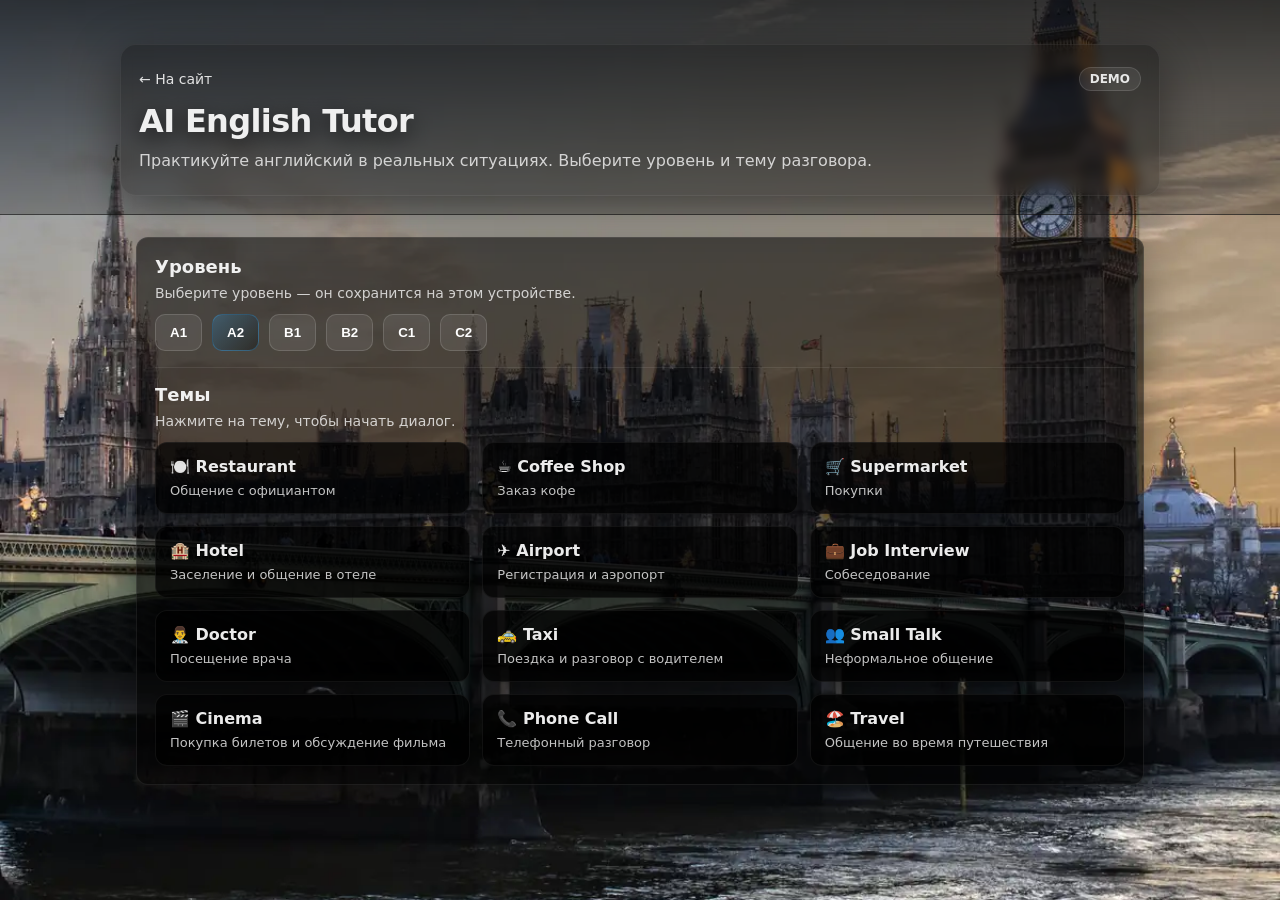
==== tutor/index.html @ 31bdec74 "add articles and AI English Tutor frontend" ====
<!DOCTYPE html>
<html lang="ru">
<head>
  <meta charset="UTF-8" />
  <meta name="viewport" content="width=device-width, initial-scale=1.0" />
  <title>AI English Tutor — Anna English AI</title>
  <meta name="description" content="Практикуйте разговорный английский в реальных ситуациях: выберите уровень и тему, начните диалог. Демо-версия без подключения AI." />
  <link rel="canonical" href="https://anna.korobkovhub.ru/tutor/" />
  <link rel="stylesheet" href="/tutor/tutor.css" />
</head>
<body>
  <header class="tutor-hero">
    <div class="tutor-hero__inner">
      <div class="tutor-hero__top">
        <a class="tutor-link" href="/">← На сайт</a>
        <span class="tutor-badge">DEMO</span>
      </div>

      <h1 class="tutor-title">AI English Tutor</h1>
      <p class="tutor-subtitle">Практикуйте английский в реальных ситуациях. Выберите уровень и тему разговора.</p>
    </div>
  </header>

  <main class="tutor-wrap">
    <section id="view-home" class="tutor-section">
      <div class="tutor-section__header">
        <h2 class="tutor-h2">Уровень</h2>
        <p class="tutor-muted">Выберите уровень — он сохранится на этом устройстве.</p>
      </div>
      <div id="levelPicker" class="tutor-levels" aria-label="Выбор уровня"></div>

      <div class="tutor-divider"></div>

      <div class="tutor-section__header">
        <h2 class="tutor-h2">Темы</h2>
        <p class="tutor-muted">Нажмите на тему, чтобы начать диалог.</p>
      </div>
      <div id="topicGrid" class="tutor-topics" aria-label="Список тем"></div>
    </section>

    <section id="view-chat" class="tutor-section" hidden>
      <div class="tutor-chatbar">
        <button id="backBtn" class="tutor-btn tutor-btn--ghost" type="button">← Назад</button>
        <div class="tutor-chatbar__meta">
          <div id="chatTitle" class="tutor-chatbar__title"></div>
          <div class="tutor-chatbar__sub">
            <span id="chatLevel" class="tutor-chip"></span>
          </div>
        </div>
        <button id="restartBtn" class="tutor-btn tutor-btn--ghost" type="button">Начать сначала</button>
      </div>

      <div class="tutor-split">
        <div class="tutor-chat">
          <div id="chatMessages" class="tutor-messages" aria-live="polite"></div>

          <div class="tutor-input">
            <textarea id="chatInput" class="tutor-textarea" rows="2" placeholder="Напишите сообщение…"></textarea>
            <button id="micBtn" class="tutor-iconbtn" type="button" aria-label="Голосовой ввод">🎤</button>
            <button id="sendBtn" class="tutor-btn" type="button">Send</button>
          </div>
          <div class="tutor-hint">Голосовой ввод будет подключён на следующем этапе.</div>
        </div>

        <aside class="tutor-panel" aria-label="Панель разбора">
          <div class="tutor-panel__header">
            <div class="tutor-panel__title">
              <span>Разбор ответа</span>
              <span class="tutor-badge tutor-badge--small">DEMO</span>
            </div>

            <div class="tutor-controls">
              <div class="tutor-control">
                <span class="tutor-control__label">Язык</span>
                <div class="tutor-toggle">
                  <button id="langRu" class="tutor-toggle__btn" type="button">RU</button>
                  <button id="langEn" class="tutor-toggle__btn" type="button">EN</button>
                </div>
              </div>

              <div class="tutor-control">
                <span class="tutor-control__label">Строгость</span>
                <div class="tutor-toggle">
                  <button id="strictFriendly" class="tutor-toggle__btn" type="button">Friendly</button>
                  <button id="strictNormal" class="tutor-toggle__btn" type="button">Normal</button>
                  <button id="strictStrict" class="tutor-toggle__btn" type="button">Strict</button>
                </div>
              </div>
            </div>
          </div>

          <div id="analysisContent" class="tutor-panel__content"></div>
        </aside>
      </div>
    </section>
  </main>

  <div id="toast" class="tutor-toast" role="status" aria-live="polite" hidden></div>

  <script src="/tutor/tutor.js"></script>
</body>
</html>
---- tutor/tutor.css ----
:root{
  --bg: rgba(0,0,0,0.58);
  --bg2: rgba(0,0,0,0.72);
  --border: rgba(255,255,255,0.08);
  --text: rgba(255,255,255,0.92);
  --muted: rgba(255,255,255,0.76);
  --accent: #3498db;
  --accent2: #2c80b4;
  --shadow: 0 12px 50px rgba(0,0,0,0.45);
}

*{ box-sizing: border-box; }

body{
  margin: 0;
  font-family: system-ui, -apple-system, Segoe UI, Arial, sans-serif;
  color: var(--text);
  background-image: url("/images/London.webp");
  background-repeat: no-repeat;
  background-position: center center;
  background-attachment: fixed;
  background-size: cover;
  background-color: #070a0f;
}

.tutor-hero{
  padding: 44px 16px 18px;
  background: linear-gradient(180deg, rgba(0,0,0,0.70), rgba(0,0,0,0.25));
  border-bottom: 1px solid rgba(255,255,255,0.06);
}

.tutor-hero__inner{
  max-width: 1040px;
  margin: 0 auto;
  background: rgba(0,0,0,0.28);
  border: 1px solid rgba(255,255,255,0.06);
  border-radius: 16px;
  padding: 22px 18px;
  box-shadow: var(--shadow);
  backdrop-filter: blur(6px);
}

.tutor-hero__top{
  display: flex;
  justify-content: space-between;
  align-items: center;
  gap: 12px;
}

.tutor-link{
  color: rgba(255,255,255,0.85);
  text-decoration: none;
  font-size: 14px;
}
.tutor-link:hover{ color: #fff; }

.tutor-title{
  margin: 12px 0 8px;
  font-size: 32px;
  line-height: 1.15;
  letter-spacing: -0.02em;
  text-shadow: 0 6px 22px rgba(0,0,0,0.75);
}

.tutor-subtitle{
  margin: 0;
  color: var(--muted);
  line-height: 1.6;
}

.tutor-wrap{
  max-width: 1040px;
  margin: 0 auto;
  padding: 22px 16px 64px;
}

.tutor-section{
  background: var(--bg);
  border: 1px solid var(--border);
  border-radius: 12px;
  padding: 18px;
  box-shadow: 0 10px 40px rgba(0,0,0,0.35);
}

.tutor-section__header{
  text-align: left;
  margin-bottom: 10px;
}

.tutor-h2{
  margin: 0 0 6px;
  font-size: 18px;
}

.tutor-muted{
  margin: 0;
  color: var(--muted);
  font-size: 14px;
  line-height: 1.5;
}

.tutor-divider{
  height: 1px;
  background: rgba(255,255,255,0.08);
  margin: 16px 0;
}

.tutor-levels{
  display: flex;
  flex-wrap: wrap;
  gap: 10px;
  justify-content: flex-start;
}

.tutor-topics{
  display: grid;
  grid-template-columns: repeat(3, minmax(0, 1fr));
  gap: 12px;
}

.tutor-card{
  text-align: left;
  background: var(--bg2);
  border: 1px solid rgba(255,255,255,0.06);
  border-radius: 12px;
  padding: 14px 14px 12px;
  cursor: pointer;
  transition: transform 0.18s ease, border-color 0.18s ease;
}
.tutor-card:hover{
  transform: translateY(-2px);
  border-color: rgba(255,255,255,0.12);
}

.tutor-card__title{
  display: flex;
  align-items: center;
  gap: 8px;
  font-weight: 800;
  margin: 0 0 6px;
}

.tutor-card__desc{
  margin: 0;
  color: var(--muted);
  font-size: 13px;
  line-height: 1.45;
}

.tutor-badge{
  display: inline-flex;
  align-items: center;
  gap: 6px;
  padding: 4px 10px;
  border-radius: 999px;
  background: rgba(255,255,255,0.08);
  border: 1px solid rgba(255,255,255,0.12);
  color: rgba(255,255,255,0.88);
  font-weight: 700;
  font-size: 12px;
}
.tutor-badge--small{
  padding: 3px 8px;
  font-size: 11px;
}

.tutor-btn{
  display: inline-flex;
  align-items: center;
  justify-content: center;
  padding: 10px 14px;
  border-radius: 10px;
  border: none;
  cursor: pointer;
  font-weight: 800;
  background: linear-gradient(135deg, var(--accent), var(--accent2));
  color: #fff;
  text-decoration: none;
  transition: filter 0.18s ease, transform 0.18s ease;
}
.tutor-btn:hover{
  filter: brightness(1.05);
  transform: translateY(-1px);
}

.tutor-btn--ghost{
  background: rgba(255,255,255,0.08);
  border: 1px solid rgba(255,255,255,0.14);
  font-weight: 700;
}
.tutor-btn--ghost:hover{
  transform: translateY(-1px);
  filter: none;
}

.tutor-btn--active{
  background: linear-gradient(135deg, rgba(52,152,219,0.28), rgba(0,0,0,0.35));
  border: 1px solid rgba(52,152,219,0.35);
}

.tutor-chatbar{
  display: grid;
  grid-template-columns: auto 1fr auto;
  gap: 12px;
  align-items: center;
  margin-bottom: 14px;
}

.tutor-chatbar__meta{
  text-align: left;
  min-width: 0;
}

.tutor-chatbar__title{
  font-weight: 900;
  font-size: 16px;
  white-space: nowrap;
  overflow: hidden;
  text-overflow: ellipsis;
}

.tutor-chatbar__sub{
  margin-top: 4px;
}

.tutor-chip{
  display: inline-flex;
  padding: 4px 10px;
  border-radius: 999px;
  background: rgba(0,0,0,0.32);
  border: 1px solid rgba(255,255,255,0.10);
  color: rgba(255,255,255,0.86);
  font-size: 12px;
  font-weight: 800;
}

.tutor-split{
  display: grid;
  grid-template-columns: 65fr 35fr;
  gap: 12px;
  align-items: start;
}

.tutor-chat{
  background: rgba(0,0,0,0.25);
  border: 1px solid rgba(255,255,255,0.06);
  border-radius: 12px;
  overflow: hidden;
}

.tutor-messages{
  height: 420px;
  overflow: auto;
  padding: 14px;
}

.tutor-msg{
  max-width: 92%;
  padding: 10px 12px;
  border-radius: 12px;
  margin: 10px 0;
  border: 1px solid rgba(255,255,255,0.08);
  background: rgba(0,0,0,0.40);
}

.tutor-msg--ai{
  margin-right: auto;
  background: rgba(0,0,0,0.42);
}

.tutor-msg--user{
  margin-left: auto;
  background: rgba(52,152,219,0.14);
  border-color: rgba(52,152,219,0.22);
}

.tutor-msg__role{
  font-size: 11px;
  font-weight: 800;
  color: rgba(255,255,255,0.70);
  margin-bottom: 6px;
}

.tutor-msg__text{
  white-space: pre-wrap;
  line-height: 1.5;
  color: rgba(255,255,255,0.90);
}

.tutor-input{
  display: grid;
  grid-template-columns: 1fr auto auto;
  gap: 10px;
  padding: 12px;
  border-top: 1px solid rgba(255,255,255,0.06);
  background: rgba(0,0,0,0.38);
}

.tutor-textarea{
  resize: none;
  width: 100%;
  padding: 10px 10px;
  border-radius: 10px;
  border: 1px solid rgba(255,255,255,0.16);
  background: rgba(0,0,0,0.55);
  color: rgba(255,255,255,0.92);
  outline: none;
  font-size: 14px;
}
.tutor-textarea:focus{
  border-color: rgba(52,152,219,0.65);
  box-shadow: 0 0 0 3px rgba(52,152,219,0.15);
}

.tutor-iconbtn{
  width: 42px;
  height: 42px;
  border-radius: 10px;
  border: 1px solid rgba(255,255,255,0.14);
  background: rgba(255,255,255,0.08);
  color: #fff;
  cursor: pointer;
}
.tutor-iconbtn:hover{ filter: brightness(1.06); }

.tutor-hint{
  padding: 0 12px 12px;
  color: rgba(255,255,255,0.70);
  font-size: 12px;
  text-align: left;
}

.tutor-panel{
  background: rgba(0,0,0,0.25);
  border: 1px solid rgba(255,255,255,0.06);
  border-radius: 12px;
  overflow: hidden;
}

.tutor-panel__header{
  padding: 14px 14px 10px;
  border-bottom: 1px solid rgba(255,255,255,0.06);
  background: rgba(0,0,0,0.32);
}

.tutor-panel__title{
  display: flex;
  justify-content: space-between;
  align-items: center;
  font-weight: 900;
}

.tutor-controls{
  display: grid;
  gap: 10px;
  margin-top: 12px;
}

.tutor-control{
  display: flex;
  justify-content: space-between;
  align-items: center;
  gap: 10px;
}

.tutor-control__label{
  color: rgba(255,255,255,0.78);
  font-size: 12px;
  font-weight: 800;
}

.tutor-toggle{
  display: inline-flex;
  background: rgba(255,255,255,0.06);
  border: 1px solid rgba(255,255,255,0.10);
  border-radius: 10px;
  overflow: hidden;
}

.tutor-toggle__btn{
  padding: 7px 10px;
  border: none;
  background: transparent;
  color: rgba(255,255,255,0.84);
  cursor: pointer;
  font-size: 12px;
  font-weight: 800;
}

.tutor-toggle__btn:hover{ background: rgba(255,255,255,0.07); }
.tutor-toggle__btn.is-active{
  background: rgba(52,152,219,0.20);
  color: #fff;
}

.tutor-panel__content{
  padding: 14px;
  text-align: left;
  color: rgba(255,255,255,0.86);
  line-height: 1.6;
  min-height: 260px;
}

.tutor-empty{
  color: rgba(255,255,255,0.70);
  font-size: 13px;
}

.tutor-kv{
  margin: 12px 0 0;
  padding: 12px;
  border-radius: 12px;
  border: 1px solid rgba(255,255,255,0.08);
  background: rgba(0,0,0,0.34);
}

.tutor-kv__label{
  font-weight: 900;
  margin-bottom: 6px;
}

.tutor-correct{
  color: rgba(120, 255, 170, 0.95);
  font-weight: 800;
}

.tutor-wrong{
  color: rgba(255, 140, 140, 0.95);
  font-weight: 800;
}

.tutor-toast{
  position: fixed;
  left: 50%;
  bottom: 18px;
  transform: translateX(-50%);
  background: rgba(0,0,0,0.78);
  border: 1px solid rgba(255,255,255,0.14);
  border-radius: 12px;
  padding: 10px 12px;
  color: rgba(255,255,255,0.92);
  max-width: min(620px, calc(100% - 24px));
  box-shadow: 0 12px 40px rgba(0,0,0,0.45);
}

@media (max-width: 960px){
  .tutor-topics{ grid-template-columns: repeat(2, minmax(0, 1fr)); }
}

@media (max-width: 720px){
  .tutor-hero{ padding: 36px 12px 14px; }
  .tutor-hero__inner{ padding: 18px 14px; }
  .tutor-title{ font-size: 26px; }
  .tutor-split{ grid-template-columns: 1fr; }
  .tutor-messages{ height: 360px; }
  .tutor-chatbar{
    grid-template-columns: auto 1fr;
    grid-template-areas:
      "back meta"
      "restart restart";
  }
  #backBtn{ grid-area: back; }
  .tutor-chatbar__meta{ grid-area: meta; }
  #restartBtn{ grid-area: restart; width: 100%; }
}
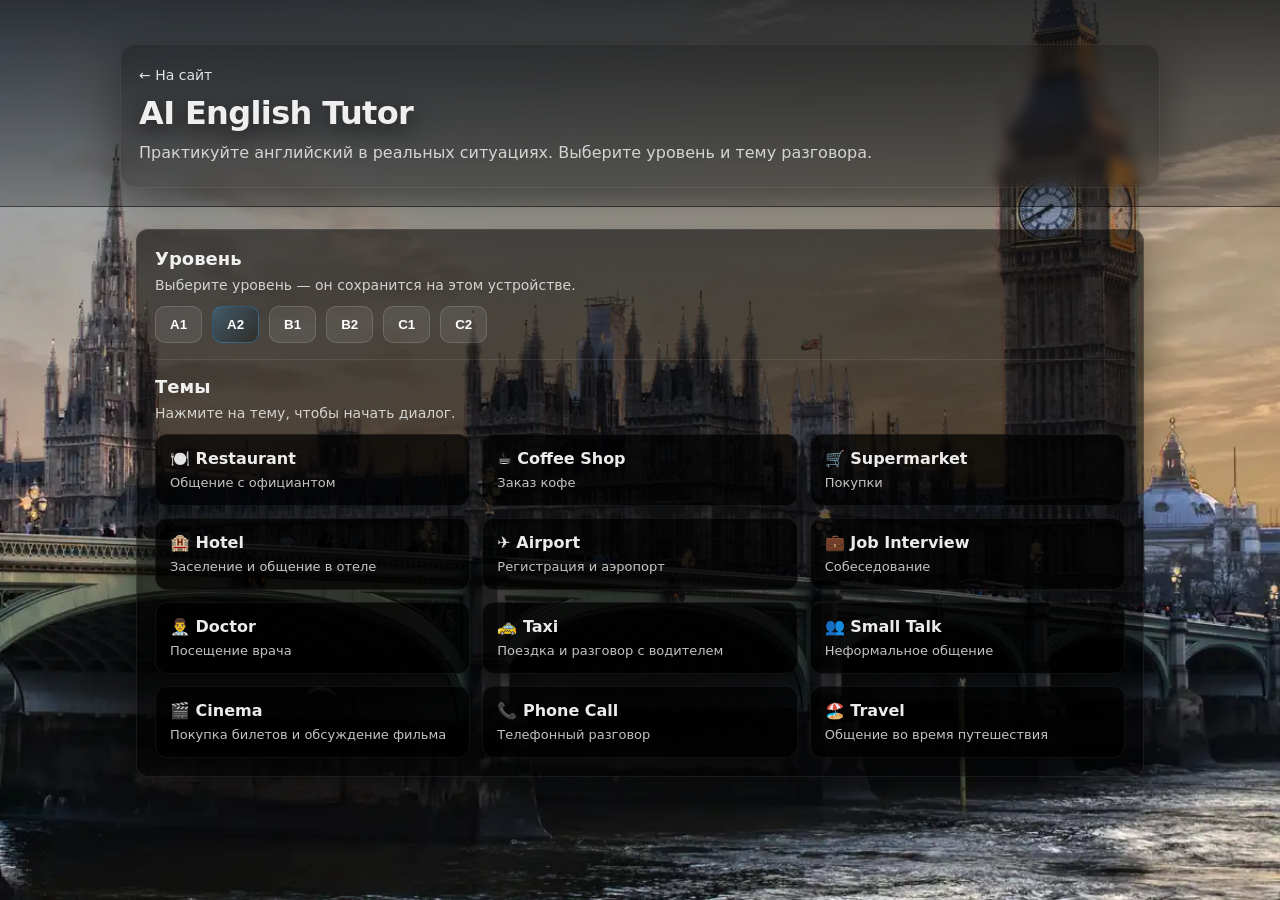
==== commit 981a38d1: "add OpenAI text backend for AI English Tutor" ====
--- a/tutor/index.html
+++ b/tutor/index.html
@@ -4,7 +4,7 @@
   <meta charset="UTF-8" />
   <meta name="viewport" content="width=device-width, initial-scale=1.0" />
   <title>AI English Tutor — Anna English AI</title>
-  <meta name="description" content="Практикуйте разговорный английский в реальных ситуациях: выберите уровень и тему, начните диалог. Демо-версия без подключения AI." />
+  <meta name="description" content="Практикуйте разговорный английский в реальных ситуациях: выберите уровень и тему, начните диалог и получите разбор последнего сообщения." />
   <link rel="canonical" href="https://anna.korobkovhub.ru/tutor/" />
   <link rel="stylesheet" href="/tutor/tutor.css" />
 </head>
@@ -13,7 +13,6 @@
     <div class="tutor-hero__inner">
       <div class="tutor-hero__top">
         <a class="tutor-link" href="/">← На сайт</a>
-        <span class="tutor-badge">DEMO</span>
       </div>
 
       <h1 class="tutor-title">AI English Tutor</h1>
@@ -66,7 +65,6 @@
           <div class="tutor-panel__header">
             <div class="tutor-panel__title">
               <span>Разбор ответа</span>
-              <span class="tutor-badge tutor-badge--small">DEMO</span>
             </div>
 
             <div class="tutor-controls">
@@ -100,3 +98,4 @@
   <script src="/tutor/tutor.js"></script>
 </body>
 </html>
+
--- a/tutor/tutor.css
+++ b/tutor/tutor.css
@@ -286,6 +286,17 @@
   line-height: 1.5;
   color: rgba(255,255,255,0.90);
 }
+.tutor-msg--pending{
+  opacity: 0.92;
+}
+.tutor-msg--pending .tutor-msg__text{
+  font-style: italic;
+  color: rgba(255,255,255,0.82);
+}
+.tutor-msg--error{
+  border-color: rgba(255, 140, 140, 0.22);
+  background: rgba(255, 140, 140, 0.08);
+}
 
 .tutor-input{
   display: grid;
@@ -404,6 +415,83 @@
 .tutor-empty{
   color: rgba(255,255,255,0.70);
   font-size: 13px;
+}
+.tutor-loading{
+  display: inline-flex;
+  gap: 10px;
+  align-items: center;
+}
+.tutor-spinner{
+  width: 14px;
+  height: 14px;
+  border-radius: 999px;
+  border: 2px solid rgba(255,255,255,0.22);
+  border-top-color: rgba(52,152,219,0.9);
+  animation: tutorSpin 0.9s linear infinite;
+}
+@keyframes tutorSpin{
+  from{ transform: rotate(0deg); }
+  to{ transform: rotate(360deg); }
+}
+.tutor-error{
+  color: rgba(255, 160, 160, 0.92);
+}
+
+.tutor-ok{
+  padding: 10px 12px;
+  border-radius: 12px;
+  border: 1px solid rgba(120, 255, 170, 0.18);
+  background: rgba(120, 255, 170, 0.07);
+  color: rgba(230,255,240,0.94);
+  font-size: 13px;
+  font-weight: 700;
+  margin-bottom: 10px;
+}
+
+.tutor-note{
+  padding: 12px;
+  border-radius: 12px;
+  border: 1px solid rgba(52,152,219,0.18);
+  background: rgba(52,152,219,0.08);
+  margin: 10px 0 12px;
+}
+.tutor-note__title{
+  font-weight: 900;
+  margin-bottom: 6px;
+}
+.tutor-note__body{
+  color: rgba(255,255,255,0.88);
+}
+
+.tutor-issue{
+  margin: 12px 0 0;
+  padding: 12px;
+  border-radius: 12px;
+  border: 1px solid rgba(255,255,255,0.08);
+  background: rgba(0,0,0,0.34);
+}
+.tutor-issue__type{
+  font-weight: 900;
+  margin-bottom: 8px;
+  color: rgba(255,255,255,0.92);
+}
+.tutor-issue__row{
+  font-weight: 800;
+  margin: 6px 0;
+}
+.tutor-issue__block{
+  margin-top: 10px;
+}
+.tutor-issue__label{
+  font-size: 12px;
+  font-weight: 900;
+  color: rgba(255,255,255,0.78);
+  margin-bottom: 4px;
+}
+.tutor-issue__text{
+  color: rgba(255,255,255,0.88);
+  font-size: 13px;
+  line-height: 1.55;
 }
 
 .tutor-kv{
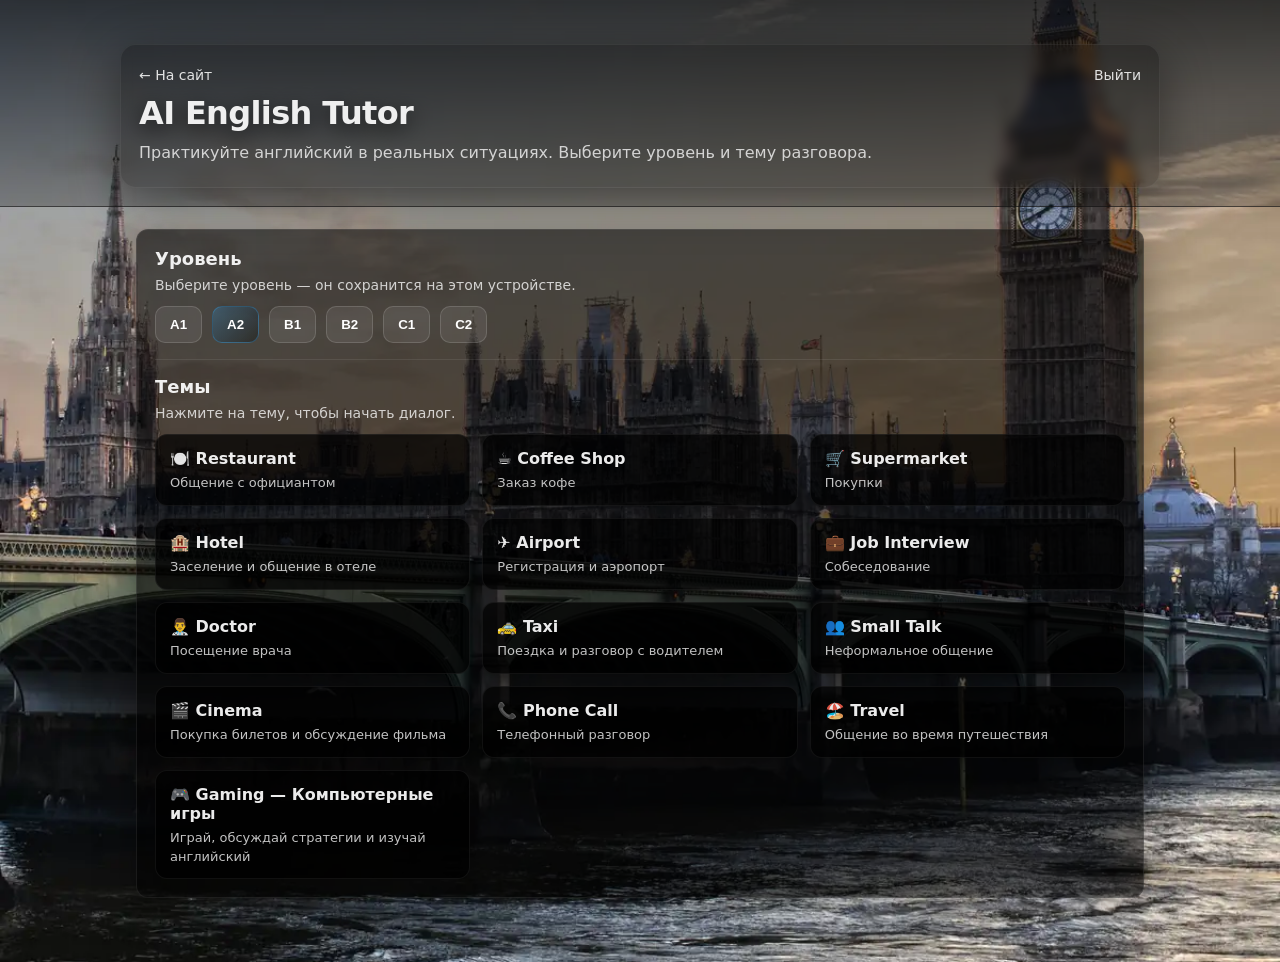
==== commit 24905628: "feat: add student authentication and tutor admin panel" ====
--- a/tutor/index.html
+++ b/tutor/index.html
@@ -12,7 +12,8 @@
   <header class="tutor-hero">
     <div class="tutor-hero__inner">
       <div class="tutor-hero__top">
-        <a class="tutor-link" href="/">← На сайт</a>
+        <a id="backToSiteLink" class="tutor-link" href="/">← На сайт</a>
+        <a class="tutor-link" href="/tutor/logout.php">Выйти</a>
       </div>
 
       <h1 class="tutor-title">AI English Tutor</h1>
--- a/tutor/tutor.css
+++ b/tutor/tutor.css
@@ -200,7 +200,7 @@
 
 .tutor-chatbar{
   display: grid;
-  grid-template-columns: auto 1fr auto;
+  grid-template-columns: auto 1fr auto auto;
   gap: 12px;
   align-items: center;
   margin-bottom: 14px;
@@ -223,6 +223,15 @@
   margin-top: 4px;
 }
 
+
+.tutor-chatbar__tts{
+  justify-self: end;
+}
+
+.tutor-chatbar__tts .tutor-toggle__btn{
+  padding: 6px 8px;
+  font-size: 11px;
+}
 .tutor-chip{
   display: inline-flex;
   padding: 4px 10px;
@@ -281,6 +290,73 @@
   margin-bottom: 6px;
 }
 
+
+.tutor-msg__head{
+  display: flex;
+  align-items: center;
+  justify-content: space-between;
+  gap: 10px;
+  margin-bottom: 6px;
+}
+
+.tutor-msg__head .tutor-msg__role{
+  margin-bottom: 0;
+}
+
+.tutor-msg__tools{
+  display: flex;
+  gap: 6px;
+}
+
+.tutor-ttsbtn{
+  width: 28px;
+  height: 28px;
+  border-radius: 8px;
+  border: 1px solid rgba(255,255,255,0.14);
+  background: rgba(255,255,255,0.06);
+  color: #fff;
+  cursor: pointer;
+  display: inline-flex;
+  align-items: center;
+  justify-content: center;
+  font-size: 13px;
+  line-height: 1;
+  padding: 0;
+}
+
+.tutor-ttsbtn:hover{ filter: brightness(1.08); }
+
+.tutor-ttsbtn:disabled{
+  opacity: 0.60;
+  cursor: not-allowed;
+  filter: none;
+}
+
+.tutor-ttsbtn.is-playing{
+  border-color: rgba(52,152,219,0.45);
+  box-shadow: 0 0 0 3px rgba(52,152,219,0.12);
+}
+
+.tutor-disclosure{
+  padding: 0 12px 12px;
+  margin-top: -8px;
+  color: rgba(255,255,255,0.55);
+  font-size: 11px;
+  display: flex;
+  align-items: center;
+  justify-content: space-between;
+  gap: 10px;
+  flex-wrap: wrap;
+}
+
+.tutor-disclosure__text{
+  white-space: nowrap;
+}
+
+.tutor-ttsrates .tutor-toggle__btn{
+  padding: 6px 8px;
+  font-size: 11px;
+}
 .tutor-msg__text{
   white-space: pre-wrap;
   line-height: 1.5;
@@ -334,6 +410,78 @@
 }
 .tutor-iconbtn:hover{ filter: brightness(1.06); }
 
+.tutor-iconbtn:disabled{
+  opacity: 0.55;
+  cursor: not-allowed;
+  filter: none;
+}
+
+.tutor-iconbtn.is-recording{
+  background: rgba(255, 90, 90, 0.16);
+  border-color: rgba(255, 90, 90, 0.35);
+  box-shadow: 0 0 0 3px rgba(255, 90, 90, 0.12);
+  animation: tutorMicPulse 1.15s ease-in-out infinite;
+}
+
+@keyframes tutorMicPulse{
+  0%{ transform: translateY(0); filter: brightness(1); }
+  50%{ transform: translateY(-1px); filter: brightness(1.14); }
+  100%{ transform: translateY(0); filter: brightness(1); }
+}
+
+.tutor-compose{
+  padding: 0 12px 12px;
+  border-top: 1px solid rgba(255,255,255,0.06);
+  background: rgba(0,0,0,0.20);
+}
+
+.tutor-compose__busy{
+  font-size: 12px;
+  color: rgba(255,255,255,0.72);
+}
+
+.tutor-compose__row{
+  display: flex;
+  gap: 10px;
+  align-items: center;
+}
+
+.tutor-compose__thumb{
+  width: 64px;
+  height: 64px;
+  border-radius: 10px;
+  border: 1px solid rgba(255,255,255,0.14);
+  object-fit: cover;
+  background: rgba(255,255,255,0.06);
+}
+
+.tutor-compose__actions{
+  display: flex;
+  flex-direction: column;
+  gap: 6px;
+  min-width: 0;
+}
+
+.tutor-compose__meta{
+  font-size: 11px;
+  color: rgba(255,255,255,0.62);
+  line-height: 1.35;
+}
+
+.tutor-compose__remove{
+  align-self: flex-start;
+  padding: 6px 10px;
+  border-radius: 10px;
+  border: 1px solid rgba(255,255,255,0.14);
+  background: rgba(255,255,255,0.06);
+  color: rgba(255,255,255,0.90);
+  cursor: pointer;
+  font-weight: 800;
+  font-size: 12px;
+}
+
+.tutor-compose__remove:hover{ filter: brightness(1.08); }
+
 .tutor-hint{
   padding: 0 12px 12px;
   color: rgba(255,255,255,0.70);
@@ -341,7 +489,10 @@
   text-align: left;
 }
 
-.tutor-panel{
+.tutor-hint.is-error{ color: rgba(255, 170, 170, 0.92); }
+.tutor-hint.is-success{ color: rgba(170, 255, 210, 0.90); }
+.tutor-hint.is-recording{ color: rgba(255, 230, 180, 0.92); }
+.tutor-hint.is-busy{ color: rgba(210, 235, 255, 0.92); }.tutor-panel{
   background: rgba(0,0,0,0.25);
   border: 1px solid rgba(255,255,255,0.06);
   border-radius: 12px;
@@ -541,13 +692,58 @@
   .tutor-title{ font-size: 26px; }
   .tutor-split{ grid-template-columns: 1fr; }
   .tutor-messages{ height: 360px; }
-  .tutor-chatbar{
+  .tutor-compose__thumb{ width: 56px; height: 56px; }
+ .tutor-chatbar{
     grid-template-columns: auto 1fr;
     grid-template-areas:
       "back meta"
+      "rate rate"
       "restart restart";
   }
   #backBtn{ grid-area: back; }
   .tutor-chatbar__meta{ grid-area: meta; }
+  .tutor-chatbar__tts{ grid-area: rate; justify-self: end; }
   #restartBtn{ grid-area: restart; width: 100%; }
 }
+
+
+
+
+
+
+
+
+/* Auth modal (Stage 6.2A) */
+.tutor-auth{ position: fixed; inset: 0; z-index: 9999; }
+.tutor-auth[hidden]{ display: none !important; }
+.tutor-auth__backdrop{ position:absolute; inset:0; background: rgba(0,0,0,0.65); backdrop-filter: blur(4px); }
+.tutor-auth__card{
+  position: relative;
+  max-width: 420px;
+  margin: 14vh auto 0;
+  background: rgba(0,0,0,0.72);
+  border: 1px solid rgba(255,255,255,0.10);
+  border-radius: 14px;
+  box-shadow: 0 18px 55px rgba(0,0,0,0.55);
+  padding: 16px;
+}
+.tutor-auth__title{ font-size: 16px; font-weight: 700; margin: 0 0 6px; }
+.tutor-auth__text{ color: var(--muted); font-size: 13px; line-height: 1.5; margin: 0 0 12px; }
+.tutor-auth__input{
+  width: 100%;
+  box-sizing: border-box;
+  margin: 0 0 12px;
+  padding: 10px 12px;
+  border-radius: 12px;
+  border: 1px solid rgba(255,255,255,0.10);
+  background: rgba(0,0,0,0.35);
+  color: rgba(255,255,255,0.95);
+  outline: none;
+}
+.tutor-auth__row{ display:flex; gap: 10px; justify-content: flex-end; flex-wrap: wrap; }
+.tutor-auth__error{ margin-top: 10px; color: #ffb4b4; font-size: 13px; }
+@media (max-width: 520px){
+  .tutor-auth__card{ margin: 10vh 12px 0; }
+  .tutor-auth__row{ justify-content: stretch; }
+  .tutor-auth__row .tutor-btn{ flex: 1 1 auto; }
+}
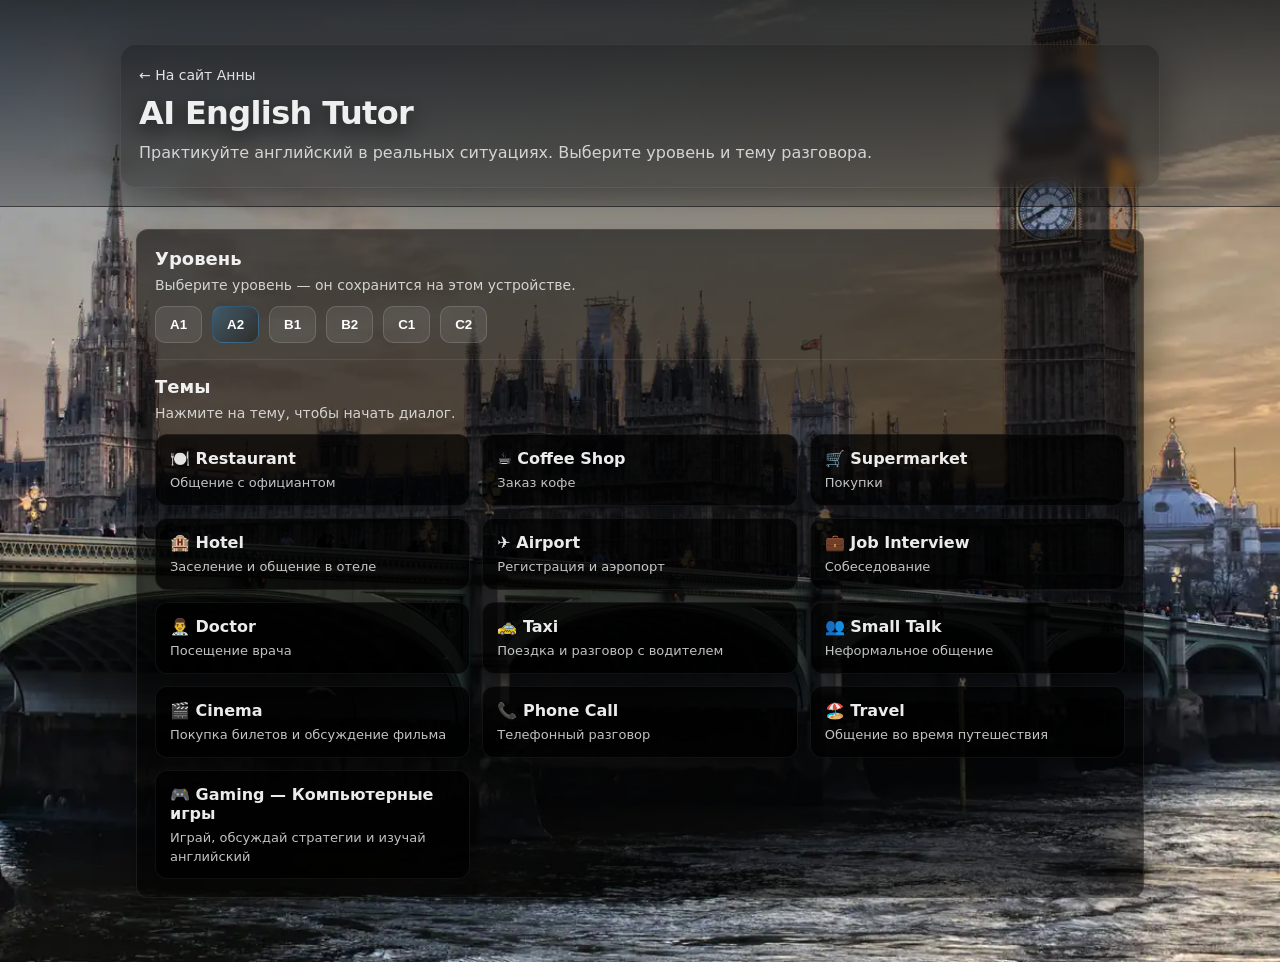
==== commit 35bc7cb7: "fix: simplify tutor navigation" ====
--- a/tutor/index.html
+++ b/tutor/index.html
@@ -12,8 +12,8 @@
   <header class="tutor-hero">
     <div class="tutor-hero__inner">
       <div class="tutor-hero__top">
-        <a id="backToSiteLink" class="tutor-link" href="/">← На сайт</a>
-        <a class="tutor-link" href="/tutor/logout.php">Выйти</a>
+        <a id="backToSiteLink" class="tutor-link" href="/">← На сайт Анны</a>
+        <a id="logoutLink" class="tutor-link" href="/tutor/logout.php" style="display:none">Выйти из аккаунта</a>
       </div>
 
       <h1 class="tutor-title">AI English Tutor</h1>
@@ -40,7 +40,7 @@
 
     <section id="view-chat" class="tutor-section" hidden>
       <div class="tutor-chatbar">
-        <button id="backBtn" class="tutor-btn tutor-btn--ghost" type="button">← Назад</button>
+        <button id="backBtn" class="tutor-btn tutor-btn--ghost" type="button">← К выбору темы</button>
         <div class="tutor-chatbar__meta">
           <div id="chatTitle" class="tutor-chatbar__title"></div>
           <div class="tutor-chatbar__sub">
--- a/tutor/tutor.css
+++ b/tutor/tutor.css
@@ -740,6 +740,19 @@
   color: rgba(255,255,255,0.95);
   outline: none;
 }
+.tutor-auth__demo{
+  display:flex;
+  gap: 10px;
+  align-items:center;
+  justify-content: space-between;
+  flex-wrap: wrap;
+  margin: 0 0 12px;
+  padding: 10px 12px;
+  border-radius: 12px;
+  border: 1px solid rgba(255,255,255,0.10);
+  background: rgba(0,0,0,0.25);
+}
+.tutor-auth__demoText{ color: var(--muted); font-size: 12px; line-height: 1.4; }
 .tutor-auth__row{ display:flex; gap: 10px; justify-content: flex-end; flex-wrap: wrap; }
 .tutor-auth__error{ margin-top: 10px; color: #ffb4b4; font-size: 13px; }
 @media (max-width: 520px){
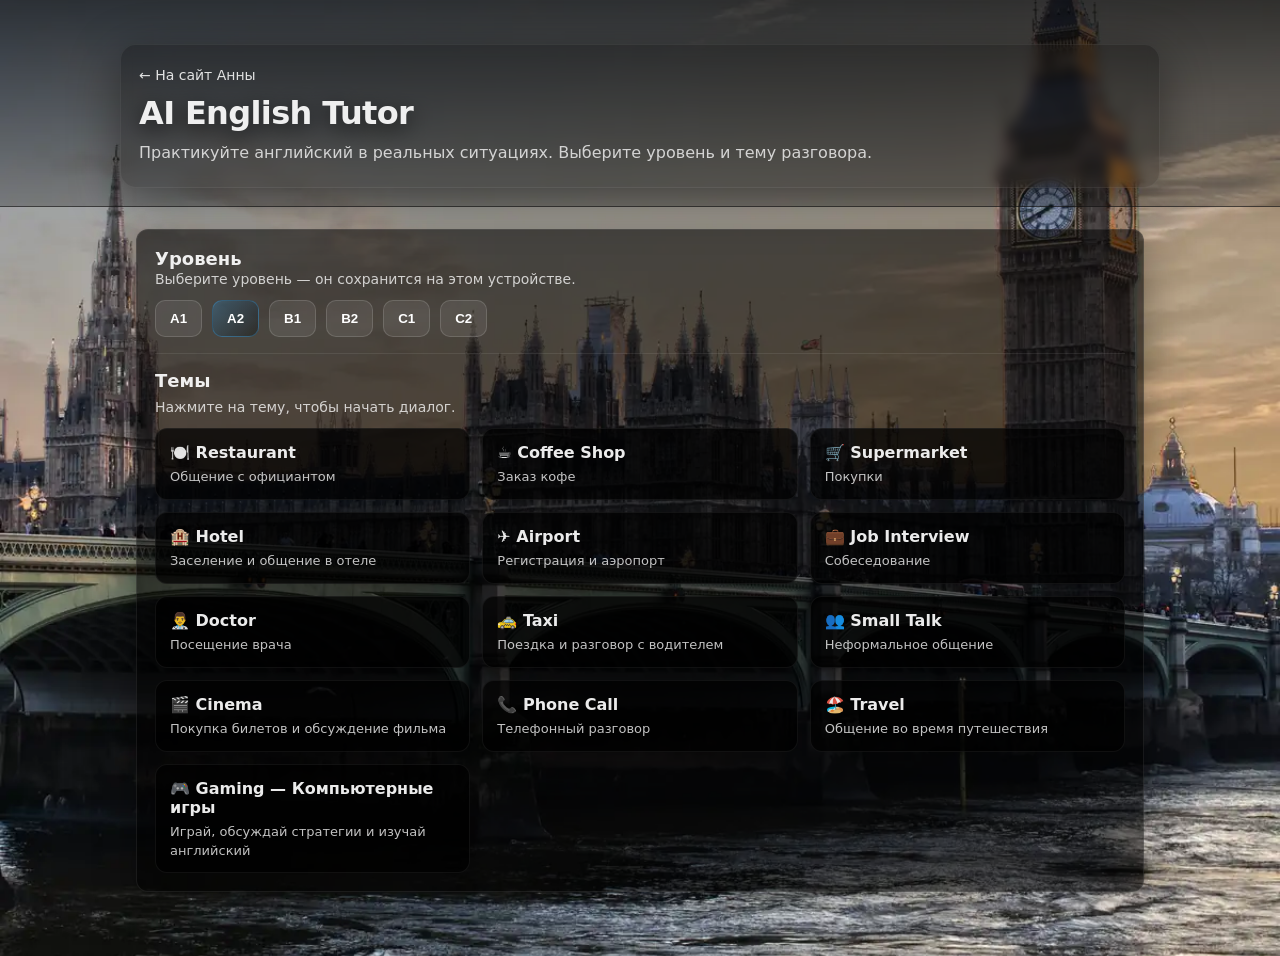
==== commit 9419cee6: "fix: move tutor logout to level section" ====
--- a/tutor/index.html
+++ b/tutor/index.html
@@ -13,7 +13,6 @@
     <div class="tutor-hero__inner">
       <div class="tutor-hero__top">
         <a id="backToSiteLink" class="tutor-link" href="/">← На сайт Анны</a>
-        <a id="logoutLink" class="tutor-link" href="/tutor/logout.php" style="display:none">Выйти из аккаунта</a>
       </div>
 
       <h1 class="tutor-title">AI English Tutor</h1>
@@ -24,7 +23,10 @@
   <main class="tutor-wrap">
     <section id="view-home" class="tutor-section">
       <div class="tutor-section__header">
-        <h2 class="tutor-h2">Уровень</h2>
+        <div class="tutor-section__headrow">
+          <h2 class="tutor-h2">Уровень</h2>
+          <a id="logoutLink" class="tutor-link tutor-link--logout" href="/tutor/logout.php" style="display:none">Выйти из аккаунта</a>
+        </div>
         <p class="tutor-muted">Выберите уровень — он сохранится на этом устройстве.</p>
       </div>
       <div id="levelPicker" class="tutor-levels" aria-label="Выбор уровня"></div>
--- a/tutor/tutor.css
+++ b/tutor/tutor.css
@@ -85,6 +85,23 @@
 .tutor-section__header{
   text-align: left;
   margin-bottom: 10px;
+}
+
+
+.tutor-section__headrow{
+  display: flex;
+  justify-content: space-between;
+  align-items: center;
+  gap: 12px;
+  flex-wrap: wrap;
+}
+
+.tutor-section__headrow .tutor-h2{
+  margin: 0;
+}
+
+.tutor-link--logout{
+  white-space: nowrap;
 }
 
 .tutor-h2{
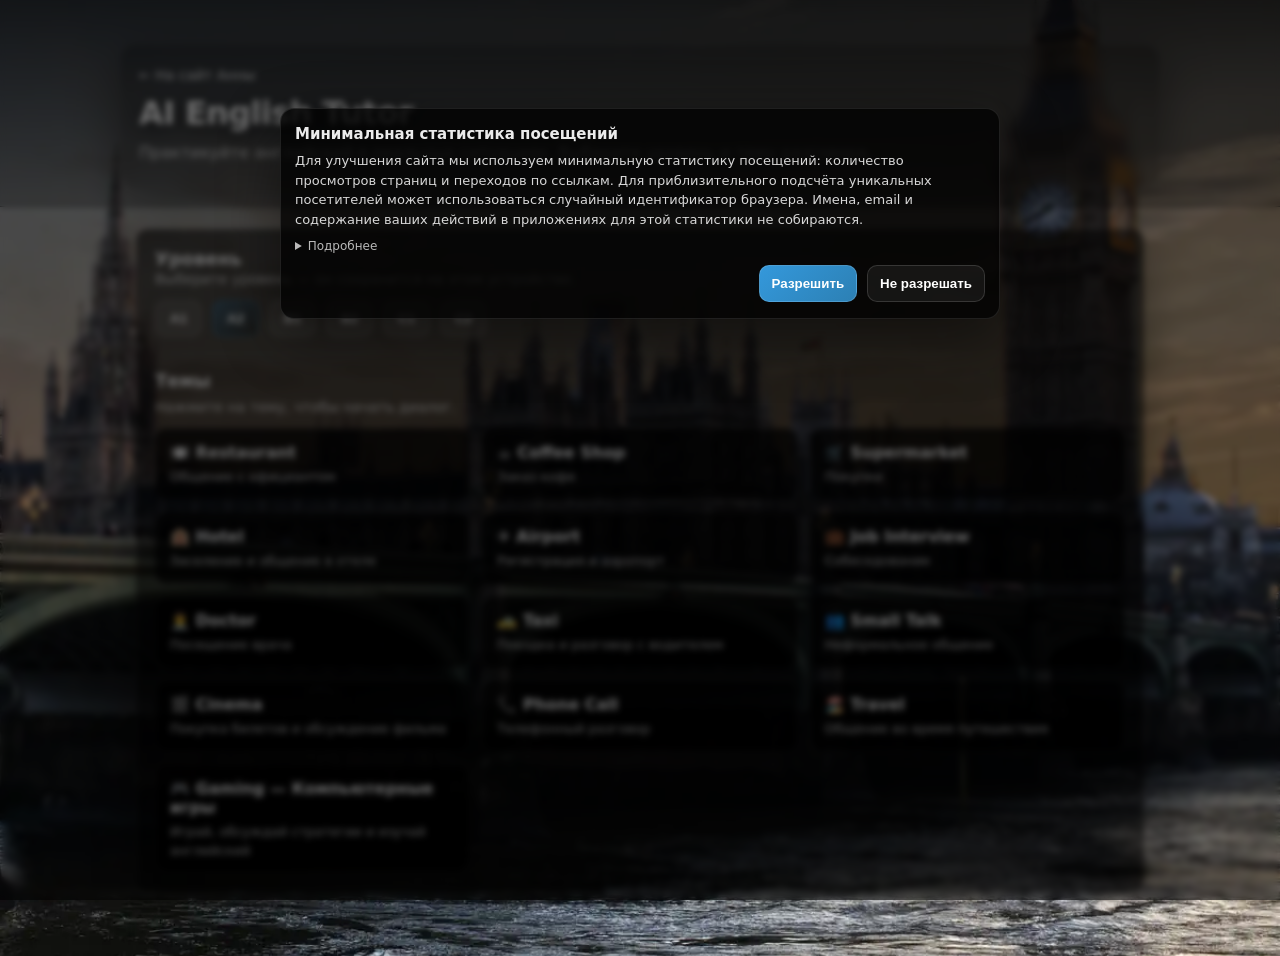
==== commit 31e31c7a: "feat: add site analytics MVP" ====
--- a/tutor/index.html
+++ b/tutor/index.html
@@ -98,6 +98,7 @@
 
   <div id="toast" class="tutor-toast" role="status" aria-live="polite" hidden></div>
 
+  <script defer src="/analytics.js"></script>
   <script src="/tutor/tutor.js"></script>
 </body>
 </html>
